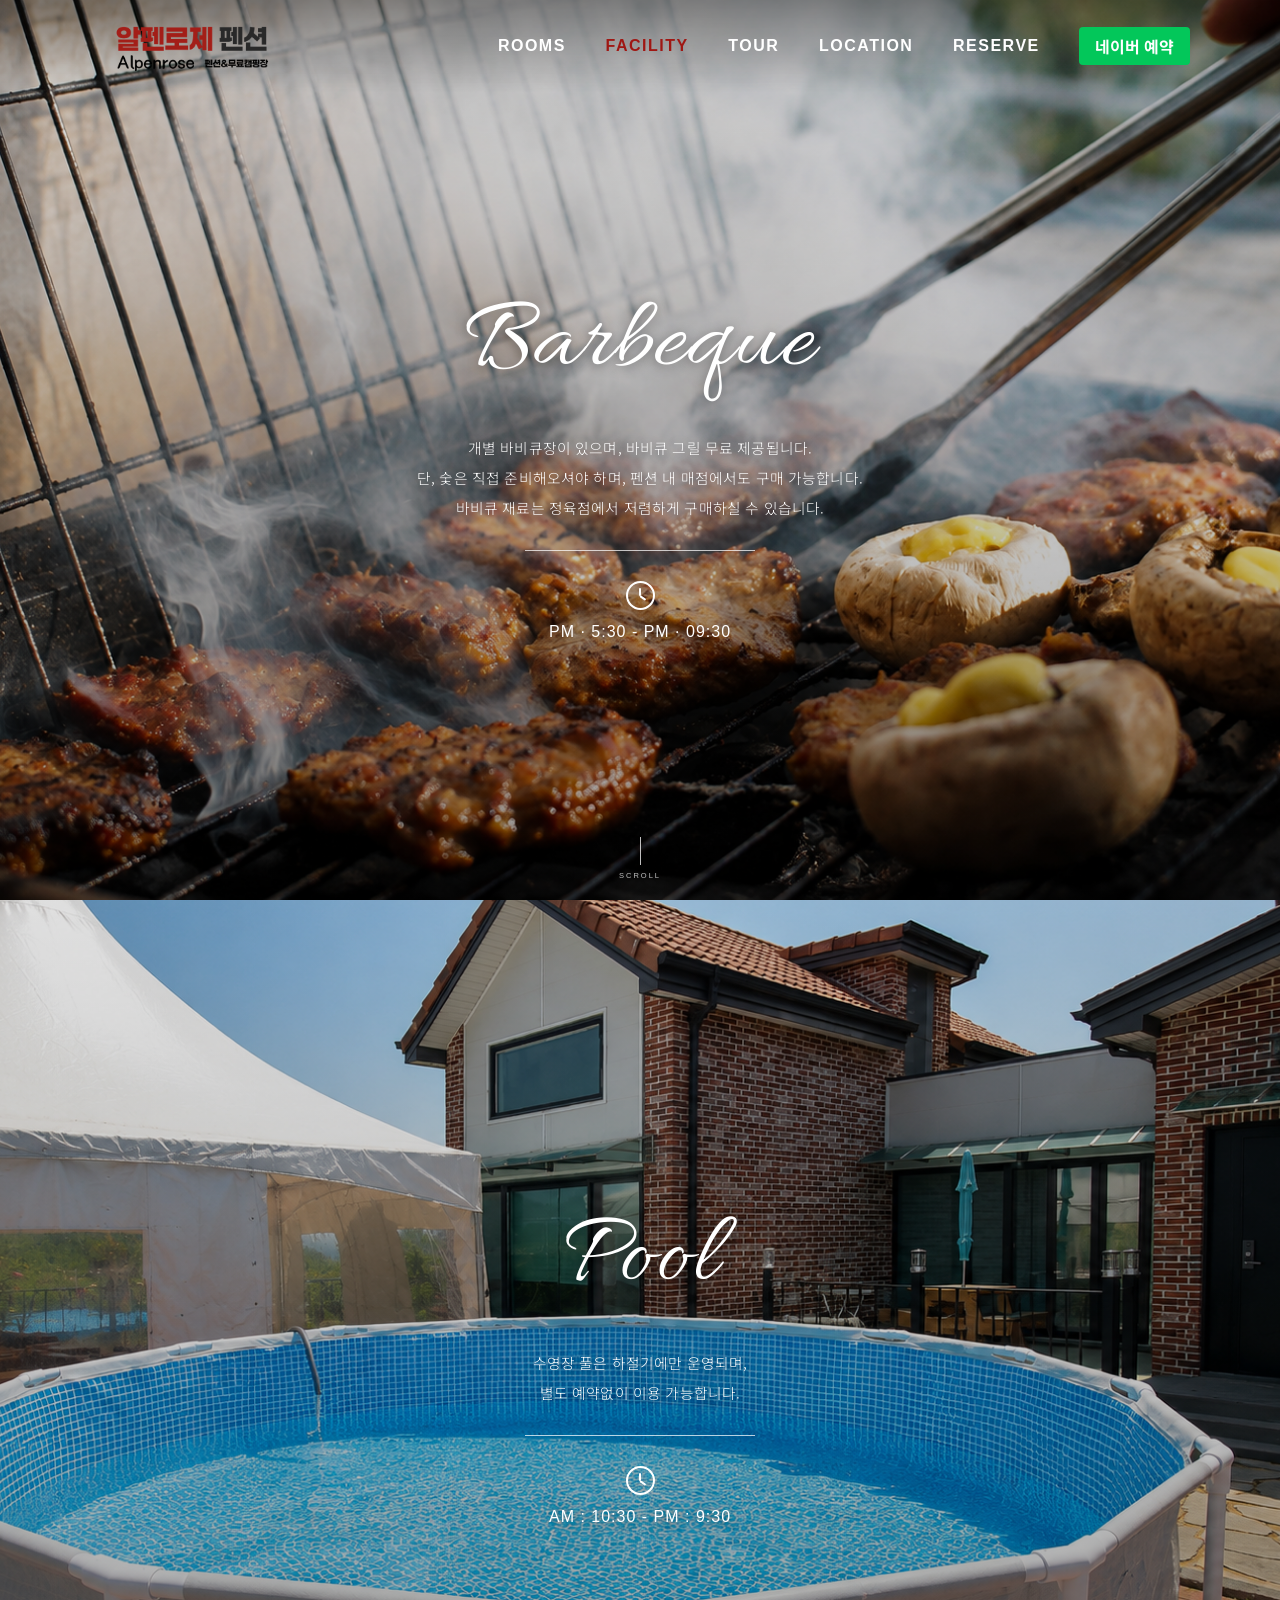
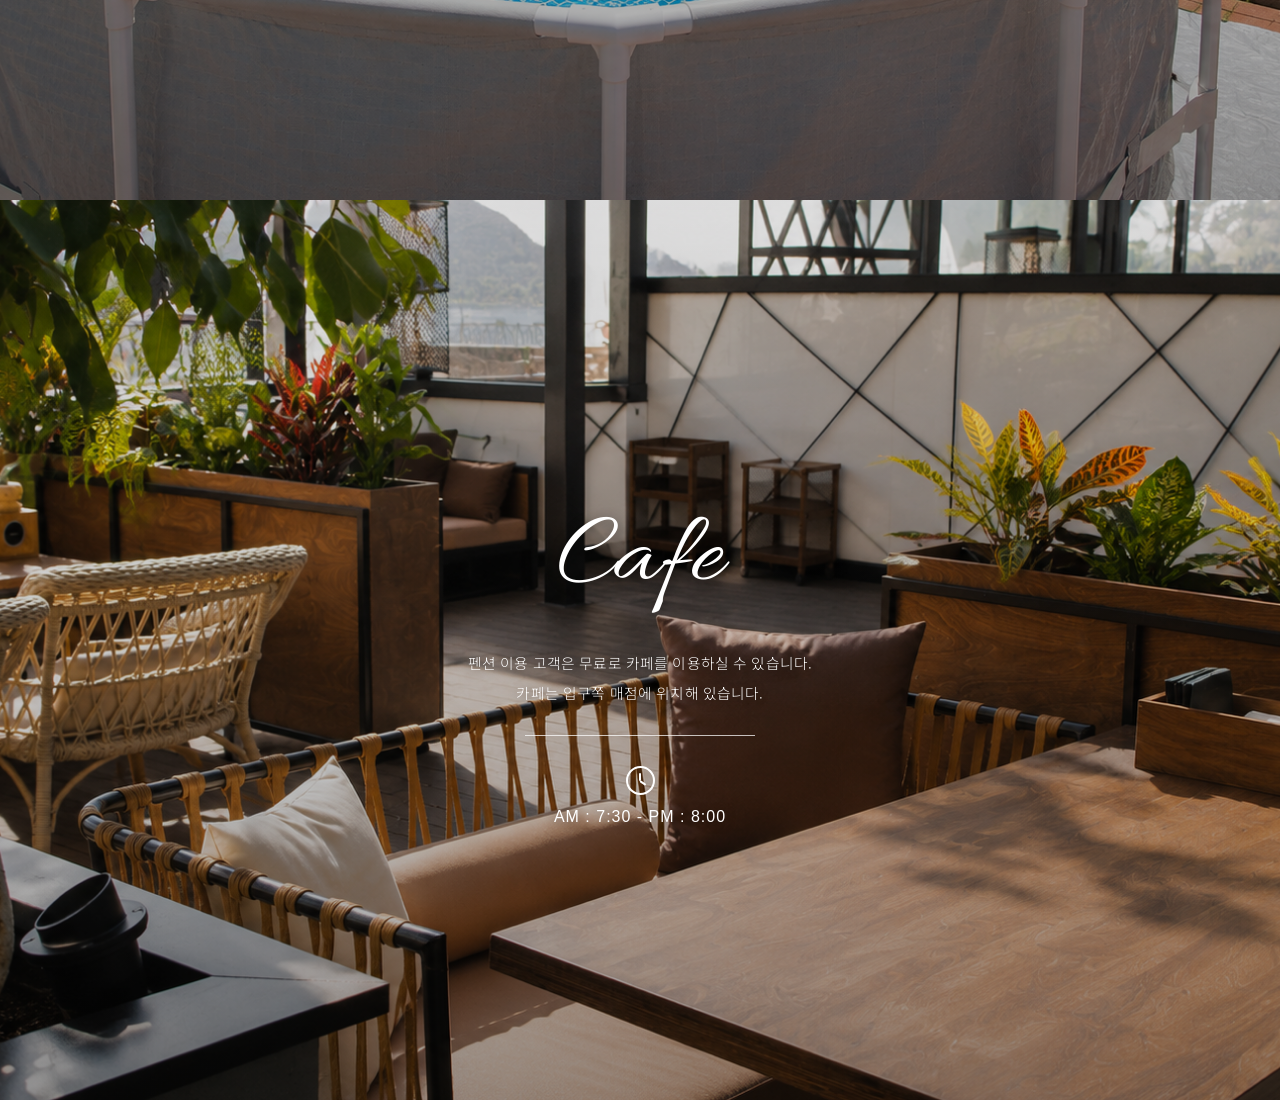
==== facility.html @ b08dce3a "Add files via upload" ====
<!doctype html>
<html lang="ko">
<head>
  <meta charset="utf-8">
  <meta name="viewport" content="width=device-width, initial-scale=1">
  <meta name="description" content="알펜로제펜션의 개별 바비큐장, 하절기 수영장, 무료 이용 카페 시설과 운영시간을 안내합니다.">
  <title>FACILITY | 알펜로제펜션 부대시설</title>
  <link rel="preconnect" href="https://fonts.googleapis.com">
  <link rel="preconnect" href="https://fonts.gstatic.com" crossorigin>
  <link href="https://fonts.googleapis.com/css2?family=Allura&family=Noto+Sans+KR:wght@300;400;500;600;700&display=swap" rel="stylesheet">
  <link rel="stylesheet" href="./style.css">
  <link rel="stylesheet" href="./facility.css">

  <meta name="robots" content="index,follow,max-image-preview:large">
  <meta name="naver-site-verification" content="fba03f36cfd48644729ebc3f32d88f645ac27439">
<meta property="og:type" content="website">
  <meta property="og:site_name" content="알펜로제펜션">
  <meta property="og:title" content="FACILITY | 알펜로제펜션 부대시설">
  <meta property="og:description" content="알펜로제펜션의 개별 바비큐장, 하절기 수영장, 무료 이용 카페 시설과 운영시간을 안내합니다.">
<meta property="og:image" content="./assets/images/facility/barbecue.png">
  <meta name="twitter:card" content="summary_large_image">
  <meta name="twitter:title" content="FACILITY | 알펜로제펜션 부대시설">
  <meta name="twitter:description" content="알펜로제펜션의 개별 바비큐장, 하절기 수영장, 무료 이용 카페 시설과 운영시간을 안내합니다.">
  <meta name="twitter:image" content="./assets/images/facility/barbecue.png">

<script type="application/ld+json">
{
  "@context": "https://schema.org",
  "@type": "LodgingBusiness",
  "name": "알펜로제펜션",
  "alternateName": "Alpen Rose Pension",
  "url": "./",
  "telephone": "+82-41-663-5578",
  "image": "./assets/images/hero-01.jpg",
  "address": {
    "@type": "PostalAddress",
    "streetAddress": "인지면 둔산1길 113-5",
    "addressLocality": "서산시",
    "addressRegion": "충청남도",
    "addressCountry": "KR"
  },
  "sameAs": []
}
</script>
<script type="application/ld+json">
{
  "@context": "https://schema.org",
  "@type": "WebSite",
  "name": "알펜로제펜션",
  "alternateName": "Alpen Rose Pension",
  "url": "./"
}
</script>
<script type="application/ld+json">
{
  "@context": "https://schema.org",
  "@type": "ItemList",
  "name": "알펜로제펜션 주요 메뉴",
  "itemListElement": [
    {"@type":"SiteNavigationElement","position":1,"name":"ROOMS","url":"./#rooms"},
    {"@type":"SiteNavigationElement","position":2,"name":"TOUR","url":"./#tour"},
    {"@type":"SiteNavigationElement","position":3,"name":"RESERVE","url":"./reserve.html"},
    {"@type":"SiteNavigationElement","position":4,"name":"FACILITY","url":"./facility.html"},
    {"@type":"SiteNavigationElement","position":5,"name":"LOCATION","url":"./#location"}
  ]
}
</script>

</head>
<body class="facility-page">
<header class="site-header facility-header is-overlay" id="top">
  <a class="brand" href="./index.html"><img src="./assets/images/logo.png" alt="알펜로제 펜션"></a>
  <button class="menu-button" aria-label="메뉴 열기" aria-expanded="false"><i></i><i></i></button>
  <nav class="main-nav">
    <a href="./rooms.html">ROOMS</a>
    <a class="active active-menu" href="./facility.html">FACILITY</a>
    <a href="./tour.html">TOUR</a>
    <a href="./location.html">LOCATION</a>
    <a href="./reserve.html">RESERVE</a>
    <a class="nav-book naver-booking-link" href="https://booking.naver.com/booking/3/bizes/1427428" target="_blank" rel="noopener noreferrer">네이버 예약</a>
  </nav>
</header>

<main class="facility-stack">
  <section class="facility-panel is-current" data-header="overlay" style="--panel-index:1; --panel-image:url('./assets/images/facility/barbecue.png')">
    <div class="facility-shade"></div>
    <div class="facility-copy">
      <p class="facility-script">Barbeque</p>
      <div class="facility-description">
        <p>개별 바비큐장이 있으며, 바비큐 그릴 무료 제공됩니다.</p>
        <p>단, 숯은 직접 준비해오셔야 하며, 펜션 내 매점에서도 구매 가능합니다.</p>
        <p>바비큐 재료는 정육점에서 저렴하게 구매하실 수 있습니다.</p>
      </div>
      <span class="facility-line"></span>
      <div class="facility-time">
        <span class="clock-icon" aria-hidden="true"></span>
        <p>PM · 5:30 - PM · 09:30</p>
      </div>
    </div>
    <div class="scroll-cue"><span></span><small>SCROLL</small></div>
  </section>

  <section class="facility-panel" data-header="solid" style="--panel-index:2; --panel-image:url('./assets/images/facility/pool.png')">
    <div class="facility-shade"></div>
    <div class="facility-copy">
      <p class="facility-script">Pool</p>
      <div class="facility-description">
        <p>수영장 풀은 하절기에만 운영되며,</p>
        <p>별도 예약없이 이용 가능합니다.</p>
      </div>
      <span class="facility-line"></span>
      <div class="facility-time">
        <span class="clock-icon" aria-hidden="true"></span>
        <p>AM : 10:30 - PM : 9:30</p>
      </div>
    </div>
  </section>

  <section class="facility-panel" data-header="solid" style="--panel-index:3; --panel-image:url('./assets/images/facility/cafe.png')">
    <div class="facility-shade"></div>
    <div class="facility-copy">
      <p class="facility-script">Cafe</p>
      <div class="facility-description">
        <p>펜션 이용 고객은 무료로 카페를 이용하실 수 있습니다.</p>
        <p>카페는 입구쪽 매점에 위치해 있습니다.</p>
      </div>
      <span class="facility-line"></span>
      <div class="facility-time">
        <span class="clock-icon" aria-hidden="true"></span>
        <p>AM : 7:30 - PM : 8:00</p>
      </div>
    </div>
  </section>
</main>

<script src="./script.js"></script>
<script src="./facility.js"></script>
</body>
</html>
---- style.css ----
:root{--red:#a82319;--ink:#191918;--muted:#6d6b66;--paper:#f7f6f3;--line:#dedbd4;--header:102px}*{box-sizing:border-box}html{scroll-behavior:smooth}body{margin:0;color:var(--ink);font-family:"Noto Sans KR",sans-serif;background:#fff}a{color:inherit;text-decoration:none}img{display:block;width:100%}.site-header{height:var(--header);display:flex;align-items:center;justify-content:space-between;padding:0 clamp(24px,7vw,130px);background:rgba(255,255,255,.95);position:relative;z-index:50}.brand strong{font-size:29px;line-height:1;letter-spacing:-2px}.brand strong b{color:var(--red)}.brand span{display:block;font-family:Arial,sans-serif;font-size:20px;margin-top:4px}.brand span small{font-size:10px;font-weight:700}.main-nav{display:flex;gap:clamp(25px,3.1vw,61px);align-items:center;font-family:Arial,sans-serif;font-weight:700;letter-spacing:1.5px}.main-nav a{font-size:16px}.nav-book{font-family:"Noto Sans KR",sans-serif;letter-spacing:0}.menu-button{display:none;border:0;background:none}.hero{height:calc(100vh - var(--header));min-height:540px;position:relative;overflow:hidden;background:#333}.slides{position:relative;overflow:hidden}.slides>img{position:absolute;inset:0;height:100%;object-fit:cover;opacity:0;transform:scale(1.035);transition:opacity 1.35s ease,transform 6s ease}.slides>img.is-active{opacity:1;transform:scale(1)}.hero-slides{height:100%}.hero-progress{position:absolute;left:50%;bottom:28px;transform:translateX(-50%);display:flex;align-items:center;gap:12px;color:white;font-family:Arial,sans-serif;font-size:12px;text-shadow:0 1px 4px #000}.hero-progress span{width:120px;height:1px;background:rgba(255,255,255,.4)}.hero-progress span i{display:block;height:100%;width:11.11%;background:white;transition:transform .5s}.hero-progress em{font-style:normal;opacity:.7}.section{padding:clamp(90px,10vw,170px) clamp(24px,8vw,150px)}.intro{text-align:center}.kicker{font-family:Arial,sans-serif;letter-spacing:4px;font-size:11px;color:#8d8a83;margin:0 0 18px}.intro h1{font-family:"Cormorant Garamond",serif;font-size:clamp(48px,6vw,88px);font-weight:500;margin:0;letter-spacing:-2px}.intro h2{font-size:clamp(20px,2vw,30px);font-weight:400;margin:28px 0 12px}.intro>p:last-of-type{color:var(--muted);font-weight:300}.youtube-wrap{width:min(1180px,100%);aspect-ratio:16/9;margin:70px auto 0;position:relative;background:#1e1e1d;overflow:hidden}.youtube-wrap iframe{width:100%;height:100%;border:0}.video-guide{position:absolute;inset:0;display:grid;place-content:center;text-align:center;color:white;background:linear-gradient(135deg,#343b39,#7d7162);pointer-events:none}.video-guide strong{font-family:"Cormorant Garamond";font-size:40px;letter-spacing:5px}.video-guide span{font-size:12px;margin-top:12px;opacity:.75}.split{display:grid;grid-template-columns:1.08fr .92fr;min-height:760px}.split-slides{min-height:760px}.split-copy{padding:clamp(70px,8vw,145px);display:flex;flex-direction:column;justify-content:center;background:var(--paper)}.split-copy h2{font-size:clamp(38px,4.3vw,69px);line-height:1.13;letter-spacing:-2.5px;margin:0 0 38px;font-weight:500}.split-copy h2 em{font-family:"Cormorant Garamond",serif;color:var(--red);font-style:normal}.split-copy>p:not(.kicker){font-size:15px;line-height:2.05;color:#5c5954;font-weight:300;margin:0 0 22px}.reserve .split-copy{background:#f2f0eb;color:var(--ink)}.reserve .split-copy>p:not(.kicker){color:#5c5954}.book-button{margin-top:28px;border:1px solid #03C75A;background:#03C75A;color:#fff;display:flex;width:min(290px,100%);padding:19px 24px;justify-content:space-between;transition:.25s}.book-button:hover{background:#02b351;border-color:#02b351;color:#fff;transform:translateY(-2px)}.section-title{text-align:center;margin-bottom:65px}.section-title span{font-size:12px;color:#555}.section-title h2{font-family:Arial,sans-serif;font-size:40px;letter-spacing:1px;margin:16px 0}.section-title i{display:block;width:72px;height:1px;background:#444;margin:auto}.facility{background:#fafafa}.facility-grid{max-width:1280px;margin:auto;display:grid;grid-template-columns:repeat(3,1fr);gap:20px}.facility-grid article{padding:0 10px}.facility-grid img{aspect-ratio:1/1.08;object-fit:cover}.facility-grid h3{font-family:Arial,sans-serif;font-size:24px;margin:30px 0 8px}.facility-grid p,.facility-grid small{display:block;color:#555;font-size:13px;margin:5px 0}.shorts{background:#fff}.shorts-grid{display:grid;grid-template-columns:repeat(2,minmax(260px,410px));justify-content:center;gap:clamp(28px,6vw,90px)}.short{aspect-ratio:9/16;background:#222;position:relative;overflow:hidden}.short iframe{width:100%;height:100%;border:0}.short-guide{position:absolute;inset:0;display:grid;place-content:center;text-align:center;color:#fff;background:linear-gradient(160deg,#484c48,#9b856c);font-family:Arial;letter-spacing:4px;pointer-events:none}.short-guide small{letter-spacing:0;font-family:"Noto Sans KR"}.contact{background:#f2f0eb}.contact-intro{max-width:1250px;margin:0 auto 55px;text-align:center}.contact-intro h2{font-size:clamp(26px,3vw,42px);line-height:1.35;margin:0 0 18px;font-weight:500;letter-spacing:-1.5px}.contact-intro p{margin:0;color:#5b5954;font-size:15px;line-height:1.9}.contact-grid{max-width:1250px;margin:auto;display:grid;grid-template-columns:repeat(3,1fr);border-top:1px solid var(--line);border-bottom:1px solid var(--line)}.contact-grid>*{padding:48px;border-right:1px solid var(--line)}.contact-grid>*:last-child{border-right:0}.contact-grid small{font-family:Arial;letter-spacing:2px;color:#98958d}.contact-grid h3{font-size:19px;margin:15px 0 8px}.contact-grid p{font-size:14px;line-height:1.8;color:#5b5954;margin:0}footer{padding:55px clamp(24px,8vw,150px);display:flex;justify-content:space-between;align-items:flex-end;background:#161715;color:#aaa;font-size:12px;line-height:1.8}.footer-brand{font-family:"Cormorant Garamond";font-size:34px;color:#fff;letter-spacing:3px}.reveal{opacity:0;transform:translateY(24px);transition:.8s}.reveal.visible{opacity:1;transform:none}@media(max-width:900px){:root{--header:72px}.site-header{padding:0 20px}.brand strong{font-size:22px}.brand span{font-size:14px}.menu-button{display:block;width:38px;height:38px;position:relative}.menu-button i{position:absolute;left:7px;width:24px;height:1px;background:#111}.menu-button i:first-child{top:14px}.menu-button i:last-child{top:23px}.main-nav{position:fixed;inset:72px 0 auto 0;background:#fff;display:flex;flex-direction:column;gap:0;padding:18px 24px 30px;transform:translateY(-130%);transition:.35s;box-shadow:0 12px 25px rgba(0,0,0,.08)}.main-nav.open{transform:none}.main-nav a{width:100%;padding:15px;border-bottom:1px solid #eee}.hero{min-height:520px}.split{grid-template-columns:1fr;min-height:0}.split-slides{min-height:65vw}.split-copy{padding:75px 24px}.story .split-copy,.reserve .split-copy{order:2}.facility-grid{grid-template-columns:1fr;gap:60px;max-width:520px}.shorts-grid{gap:14px}.contact-grid{grid-template-columns:1fr}.contact-grid>*{border-right:0;border-bottom:1px solid var(--line);padding:32px 15px}.contact-grid>*:last-child{border-bottom:0}footer{display:block}.footer-brand{display:block;margin-bottom:20px}}@media(max-width:560px){.section{padding:75px 20px}.contact-intro{margin-bottom:38px}.contact-intro h2{font-size:26px}.contact-intro p{font-size:14px}.intro h1{font-size:45px}.intro h2{font-size:18px;line-height:1.6}.youtube-wrap{margin-top:45px}.split-slides{min-height:92vw}.split-copy h2{font-size:38px}.split-copy>p:not(.kicker){font-size:14px;line-height:1.9}.section-title{margin-bottom:42px}.section-title h2{font-size:31px}.shorts-grid{grid-template-columns:1fr 1fr}.short-guide{font-size:12px;letter-spacing:2px}.hero-progress span{width:80px}footer{padding:45px 20px}}
/* 공통 푸터 */
.common-footer {
  width: 100%;
  margin: 0;
  padding: 38px 20px 34px;
  background: #fff;
  color: #666;
  text-align: center;
  border-top: 1px solid #eee;
  box-sizing: border-box;
}
.common-footer-inner {
  width: min(100%, 1100px);
  margin: 0 auto;
}
.common-footer p {
  margin: 0 0 5px;
  font-size: 12px;
  line-height: 1.7;
  letter-spacing: .01em;
}
.common-footer a {
  color: inherit;
  text-decoration: none;
}
.common-footer small {
  display: block;
  margin-top: 9px;
  color: #aaa;
  font-size: 10px;
  letter-spacing: .08em;
}
@media (max-width: 700px) {
  .common-footer {
    padding: 30px 20px 28px;
  }
  .common-footer p {
    font-size: 11px;
    line-height: 1.8;
  }
}

/* ===== 공통 헤더/메뉴 최종 보정 ===== */
:root {
  --header-height: 92px;
  --deep-red: #9f1713;
  --naver-green: #03c75a;
}
.site-header,
.main-header,
header.header,
body > header {
  min-height: var(--header-height);
  height: var(--header-height);
  display: flex;
  align-items: center;
  box-sizing: border-box;
}
.site-header .header-inner,
.main-header .header-inner,
header.header .header-inner,
body > header > .header-inner {
  min-height: var(--header-height);
  height: var(--header-height);
  display: flex;
  align-items: center;
  box-sizing: border-box;
}
header img {
  display: block;
  height: 58px;
  width: auto;
  object-fit: contain;
}
header nav,
header .nav,
header .gnb {
  display: flex;
  align-items: center;
}
header a {
  text-decoration: none;
}
header a.active-menu {
  color: var(--deep-red) !important;
  font-weight: 700 !important;
}
header a.naver-booking-link {
  display: inline-flex !important;
  align-items: center;
  justify-content: center;
  min-height: 38px;
  padding: 0 16px !important;
  border-radius: 4px;
  background: var(--naver-green) !important;
  color: #fff !important;
  font-weight: 700 !important;
  line-height: 1 !important;
}
header a.naver-booking-link:hover {
  background: #02b351 !important;
}
@media (max-width: 768px) {
  :root { --header-height: 74px; }
  header img { height: 44px; }
  header a.naver-booking-link {
    min-height: 34px;
    padding: 0 12px !important;
  }
}

.site-header .brand {
  display: inline-flex;
  align-items: center;
  flex: 0 0 auto;
}
.site-header .brand img {
  display: block;
  width: 205px;
  height: auto;
  max-height: 64px;
  object-fit: contain;
}
@media (max-width: 768px) {
  .site-header .brand img {
    width: 150px;
    max-height: 50px;
  }
}
---- facility.css ----
:root{--facility-header:80px}
html{scroll-snap-type:y proximity}
body.facility-page{background:#111;overflow-x:hidden}
.facility-page .facility-header{position:fixed;top:0;left:0;width:100%;height:var(--facility-header);z-index:100;padding:0 clamp(24px,7vw,130px);transition:background-color .45s ease,color .45s ease,box-shadow .45s ease}
.facility-page .facility-header.is-overlay{background:linear-gradient(to bottom,rgba(0,0,0,.4),transparent);color:#fff;box-shadow:none}
.facility-page .facility-header.is-overlay .brand strong b{color:#d54437}
.facility-page .facility-header.is-overlay .menu-button i{background:#fff}
.facility-page .facility-header.is-solid{background:rgba(255,255,255,.97);color:#111;box-shadow:0 1px 0 rgba(0,0,0,.06)}
.facility-page .main-nav a.active{color:#b72019}
.facility-stack{position:relative}
.facility-panel{position:sticky;top:0;height:100vh;min-height:650px;display:grid;place-items:center;overflow:hidden;background-image:var(--panel-image);background-position:center;background-size:cover;z-index:var(--panel-index);scroll-snap-align:start;isolation:isolate}
.facility-panel::before{content:"";position:absolute;inset:0;background-image:var(--panel-image);background-size:cover;background-position:center;transform:scale(1.035);transition:transform 1.8s cubic-bezier(.2,.75,.25,1);z-index:-2}
.facility-panel.is-current::before{transform:scale(1)}
.facility-shade{position:absolute;inset:0;background:linear-gradient(180deg,rgba(0,0,0,.12),rgba(0,0,0,.2) 48%,rgba(0,0,0,.38));z-index:-1}
.facility-copy{width:min(900px,calc(100% - 48px));padding-top:40px;text-align:center;color:#fff;text-shadow:0 2px 12px rgba(0,0,0,.42);opacity:0;transform:translateY(42px);transition:opacity 1s ease .22s,transform 1s cubic-bezier(.22,.8,.25,1) .22s}
.facility-panel.is-current .facility-copy{opacity:1;transform:translateY(0)}
.facility-script{font-family:"Allura",cursive;font-size:clamp(68px,8vw,116px);font-weight:400;line-height:.9;margin:0 0 42px;letter-spacing:1px}
.facility-description{font-size:clamp(14px,1.15vw,18px);line-height:1.9;font-weight:300;letter-spacing:.01em}
.facility-description p{margin:2px 0}
.facility-line{display:block;width:230px;max-width:45vw;height:1px;background:rgba(255,255,255,.72);margin:28px auto 30px}
.facility-time{display:flex;flex-direction:column;align-items:center;gap:13px;font-family:Arial,sans-serif;font-size:16px;letter-spacing:1px}
.facility-time p{margin:0}
.clock-icon{width:29px;height:29px;border:2px solid #fff;border-radius:50%;position:relative}
.clock-icon::before{content:"";position:absolute;width:2px;height:8px;background:#fff;left:50%;top:5px;transform:translateX(-50%);border-radius:2px}
.clock-icon::after{content:"";position:absolute;width:7px;height:2px;background:#fff;left:50%;top:50%;transform:rotate(35deg);transform-origin:left center;border-radius:2px}
.scroll-cue{position:absolute;bottom:20px;left:50%;transform:translateX(-50%);display:flex;flex-direction:column;align-items:center;gap:6px;color:#fff;opacity:.75;font-family:Arial,sans-serif;letter-spacing:2px;font-size:9px}
.scroll-cue span{width:1px;height:28px;background:#fff;animation:scrollPulse 1.8s infinite}
@keyframes scrollPulse{0%{transform:scaleY(0);transform-origin:top}45%{transform:scaleY(1);transform-origin:top}55%{transform:scaleY(1);transform-origin:bottom}100%{transform:scaleY(0);transform-origin:bottom}}
@media(max-width:900px){:root{--facility-header:72px}.facility-page .facility-header{height:72px}.facility-page .facility-header.is-overlay .main-nav{color:#111}.facility-panel{min-height:580px}.facility-script{margin-bottom:30px}.facility-description{line-height:1.75}.facility-line{margin:22px auto 24px}}
@media(max-width:560px){html{scroll-snap-type:none}.facility-panel{height:100svh;min-height:620px;background-position:center}.facility-copy{width:calc(100% - 34px);padding-top:60px}.facility-script{font-size:68px}.facility-description{font-size:13px;line-height:1.75}.facility-line{width:150px}.facility-time{font-size:13px}.scroll-cue{bottom:14px}}
@media(prefers-reduced-motion:reduce){.facility-copy,.facility-panel::before{transition:none}.scroll-cue span{animation:none}}

/* 각 패널 활성화 시 제목·설명·시간이 순서대로 페이드업 */
.facility-copy > *{
  opacity:0;
  transform:translateY(24px);
  transition:opacity .75s ease,transform .85s cubic-bezier(.22,.8,.25,1);
}
.facility-panel.is-current .facility-copy > *{
  opacity:1;
  transform:translateY(0);
}
.facility-panel.is-current .facility-script{transition-delay:.12s}
.facility-panel.is-current .facility-description{transition-delay:.25s}
.facility-panel.is-current .facility-line{transition-delay:.36s}
.facility-panel.is-current .facility-time{transition-delay:.46s}
.facility-panel:not(.is-current) .facility-copy{pointer-events:none}

/* FACILITY 페이지 헤더 위치 통일 */
.facility-page header,
body.facility-page > header,
.facility-page .site-header,
.facility-page .main-header {
  top: 0 !important;
  transform: none !important;
  margin-top: 0 !important;
  padding-top: 0 !important;
  min-height: var(--header-height) !important;
  height: var(--header-height) !important;
}
.facility-page main {
  margin-top: 0 !important;
}
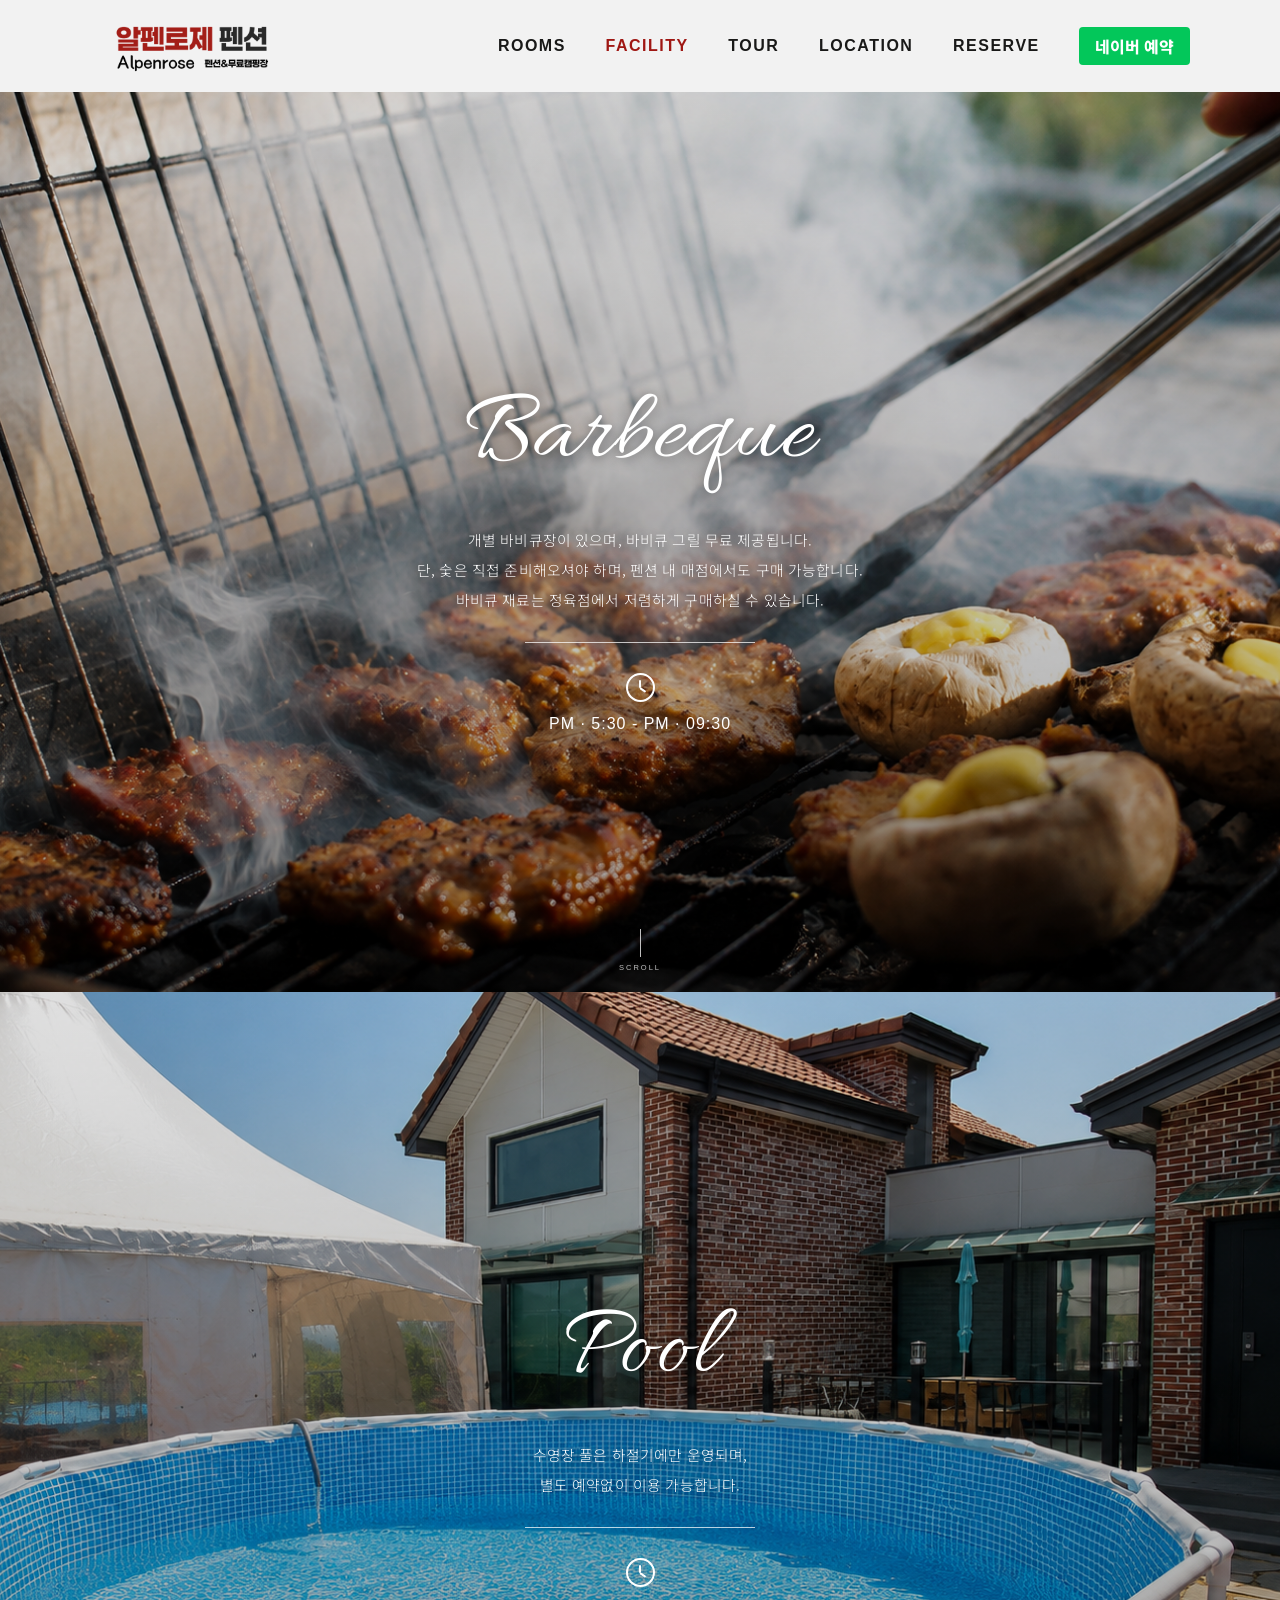
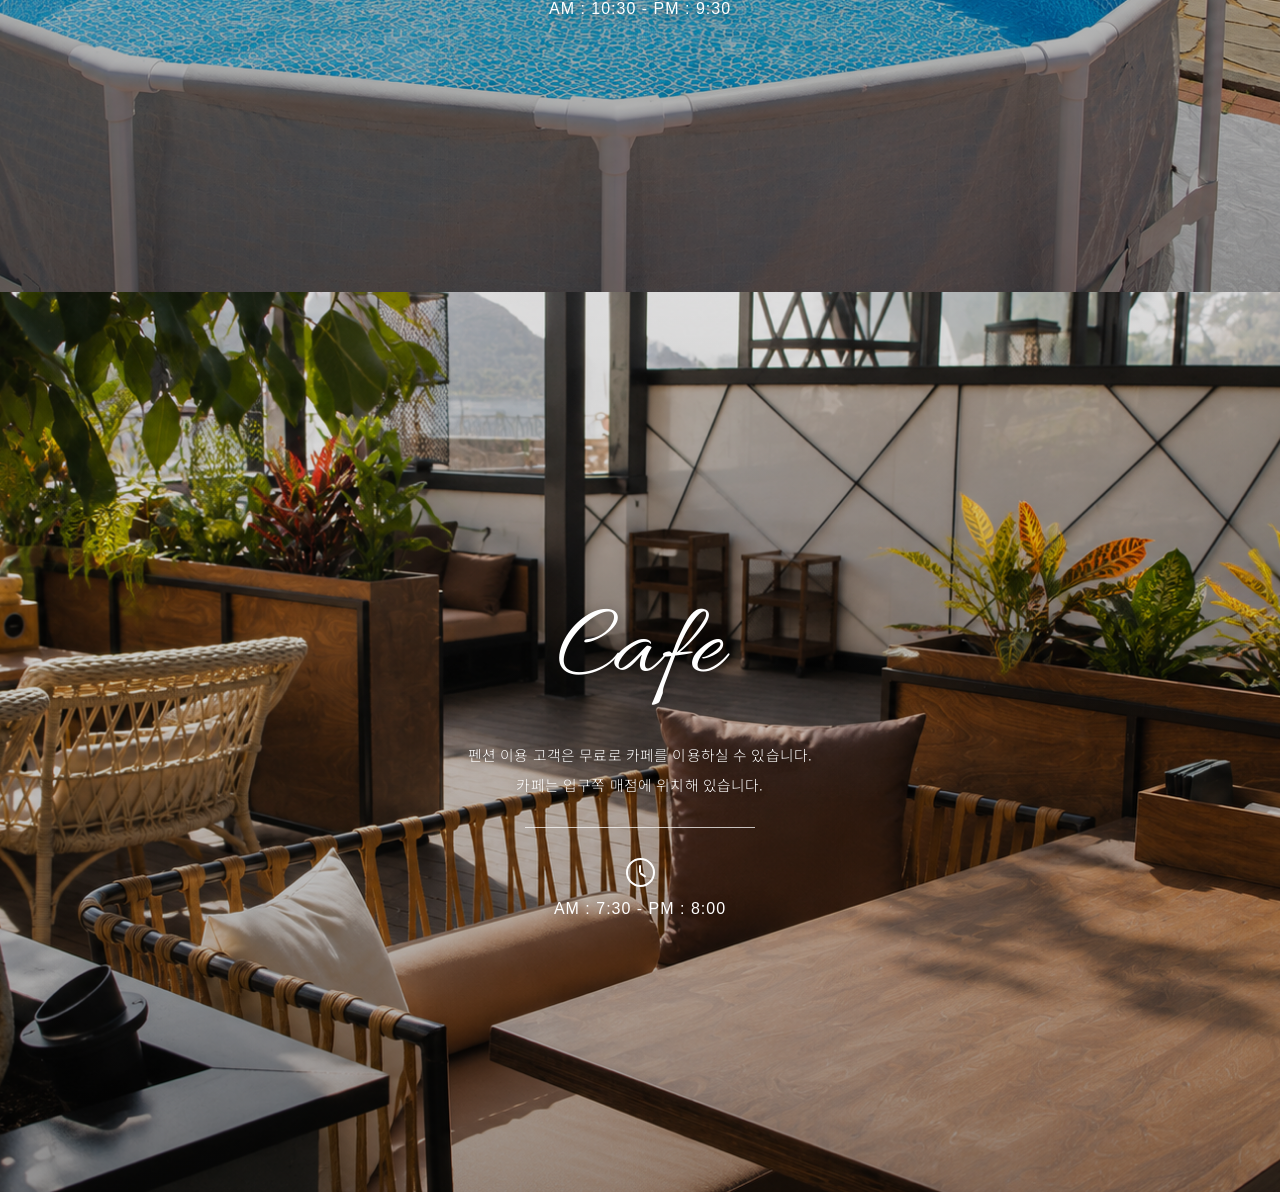
==== commit 25feba6f: "Add files via upload" ====
--- a/facility.html
+++ b/facility.html
@@ -68,12 +68,12 @@
 
 </head>
 <body class="facility-page">
-<header class="site-header facility-header is-overlay" id="top">
+<header class="site-header" id="top">
   <a class="brand" href="./index.html"><img src="./assets/images/logo.png" alt="알펜로제 펜션"></a>
-  <button class="menu-button" aria-label="메뉴 열기" aria-expanded="false"><i></i><i></i></button>
-  <nav class="main-nav">
+  <button class="menu-button" type="button" aria-label="메뉴 열기" aria-expanded="false"><i></i><i></i></button>
+  <nav class="main-nav" aria-label="주요 메뉴">
     <a href="./rooms.html">ROOMS</a>
-    <a class="active active-menu" href="./facility.html">FACILITY</a>
+    <a class="active-menu" href="./facility.html">FACILITY</a>
     <a href="./tour.html">TOUR</a>
     <a href="./location.html">LOCATION</a>
     <a href="./reserve.html">RESERVE</a>
--- a/style.css
+++ b/style.css
@@ -128,3 +128,22 @@
     max-height: 50px;
   }
 }
+
+.site-header .main-nav a.active-menu,
+.site-header .main-nav a.active-menu:visited,
+.site-header .main-nav a.active-menu:hover {
+  color:#9f1713 !important;
+  font-weight:800 !important;
+}
+.site-header .main-nav a.naver-booking-link,
+.site-header .main-nav a.naver-booking-link:visited {
+  display:inline-flex !important;
+  align-items:center;
+  justify-content:center;
+  min-height:38px;
+  padding:0 16px !important;
+  border-radius:4px;
+  background:#03c75a !important;
+  color:#fff !important;
+  font-weight:800 !important;
+}
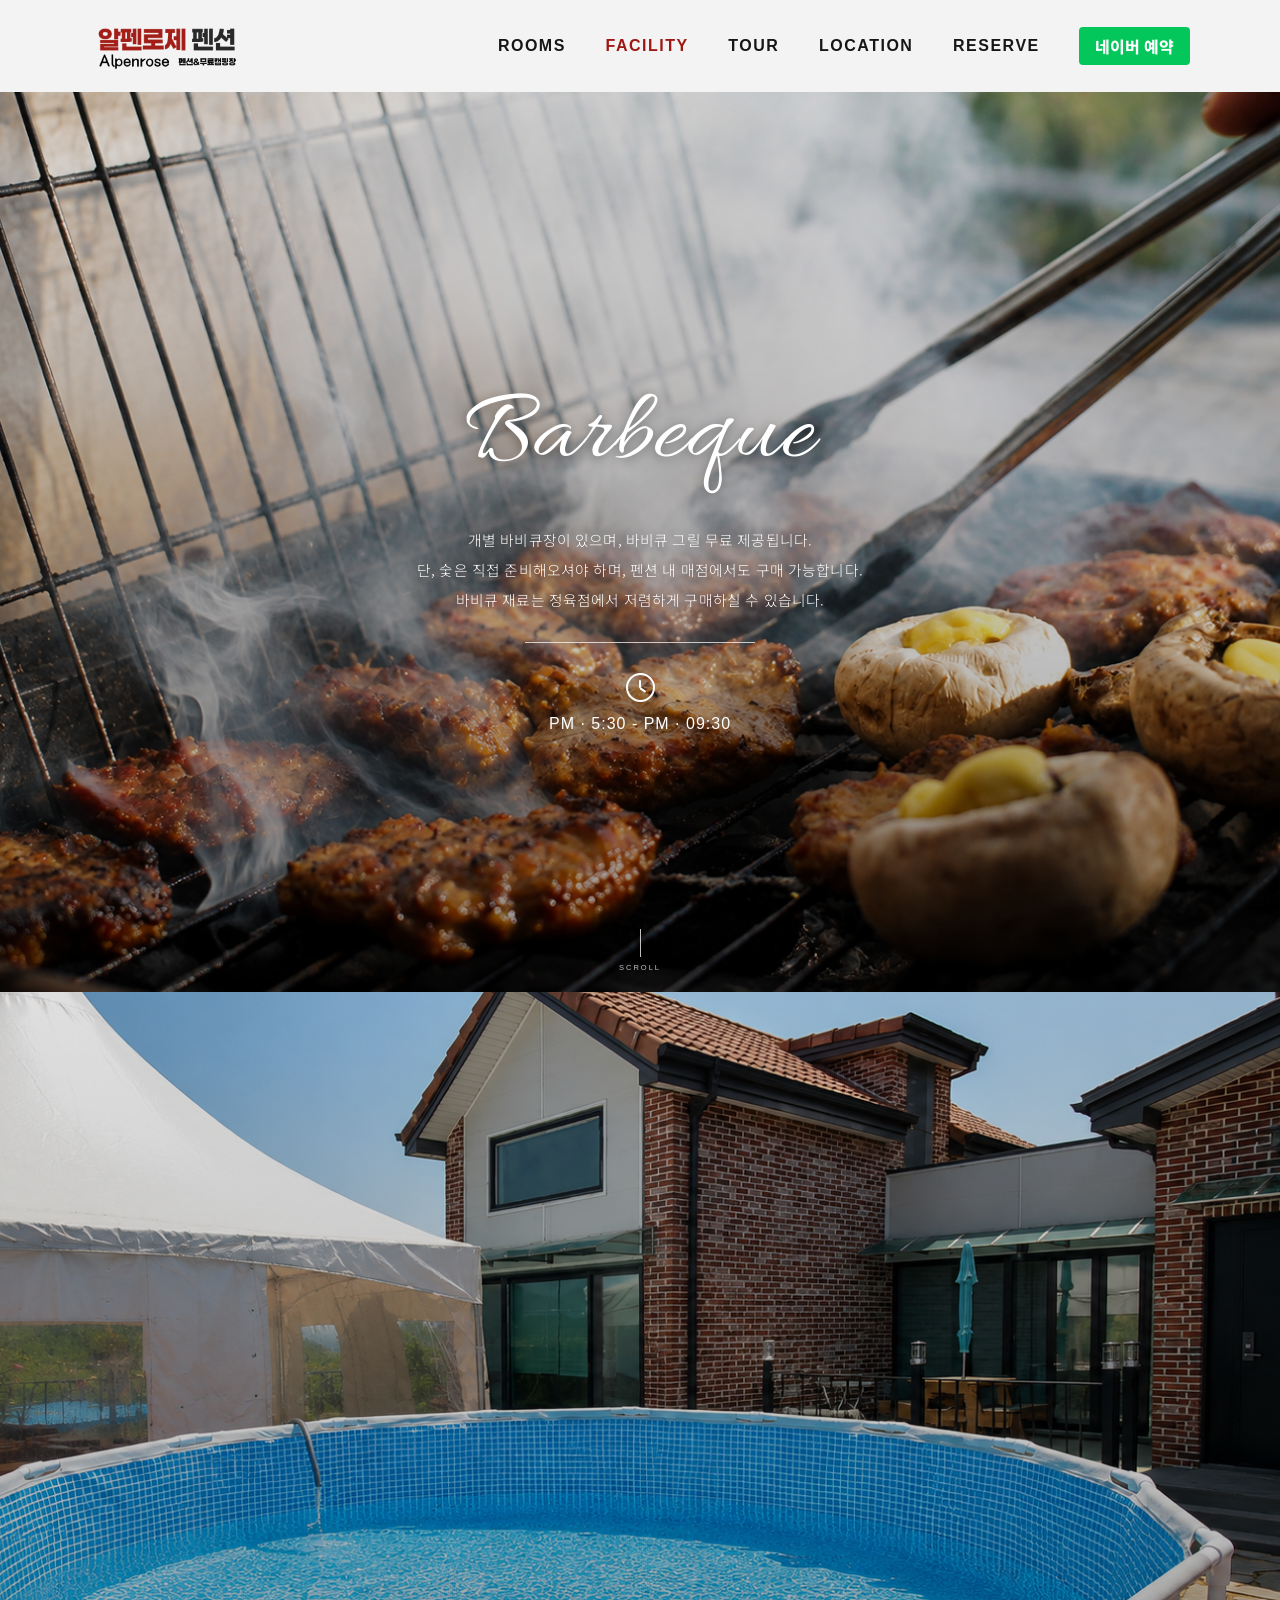
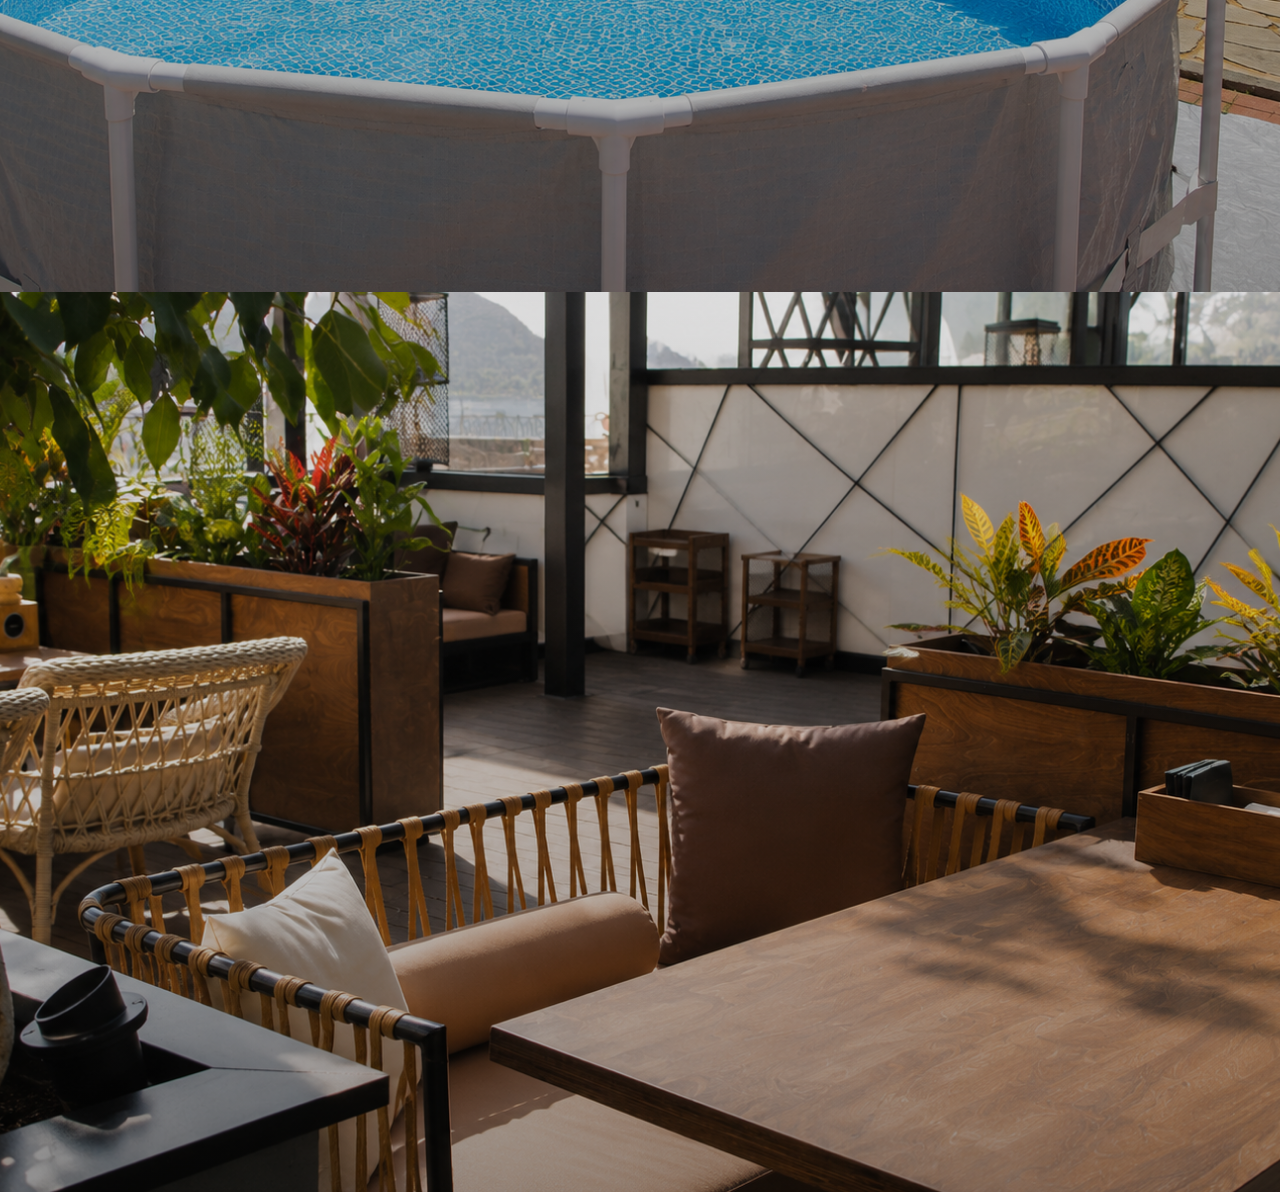
==== commit 6664cccc: "Add files via upload" ====
--- a/facility.html
+++ b/facility.html
@@ -9,9 +9,7 @@
   <link rel="preconnect" href="https://fonts.gstatic.com" crossorigin>
   <link href="https://fonts.googleapis.com/css2?family=Allura&family=Noto+Sans+KR:wght@300;400;500;600;700&display=swap" rel="stylesheet">
   <link rel="stylesheet" href="./style.css">
-  <link rel="stylesheet" href="./facility.css">
-
-  <meta name="robots" content="index,follow,max-image-preview:large">
+<meta name="robots" content="index,follow,max-image-preview:large">
   <meta name="naver-site-verification" content="fba03f36cfd48644729ebc3f32d88f645ac27439">
 <meta property="og:type" content="website">
   <meta property="og:site_name" content="알펜로제펜션">
@@ -133,7 +131,6 @@
   </section>
 </main>
 
-<script src="./script.js"></script>
-<script src="./facility.js"></script>
+<script src="./script.js" defer></script>
 </body>
 </html>
--- a/style.css
+++ b/style.css
@@ -1,3 +1,5 @@
+
+/* ===== COMMON / INDEX ===== */
 :root{--red:#a82319;--ink:#191918;--muted:#6d6b66;--paper:#f7f6f3;--line:#dedbd4;--header:102px}*{box-sizing:border-box}html{scroll-behavior:smooth}body{margin:0;color:var(--ink);font-family:"Noto Sans KR",sans-serif;background:#fff}a{color:inherit;text-decoration:none}img{display:block;width:100%}.site-header{height:var(--header);display:flex;align-items:center;justify-content:space-between;padding:0 clamp(24px,7vw,130px);background:rgba(255,255,255,.95);position:relative;z-index:50}.brand strong{font-size:29px;line-height:1;letter-spacing:-2px}.brand strong b{color:var(--red)}.brand span{display:block;font-family:Arial,sans-serif;font-size:20px;margin-top:4px}.brand span small{font-size:10px;font-weight:700}.main-nav{display:flex;gap:clamp(25px,3.1vw,61px);align-items:center;font-family:Arial,sans-serif;font-weight:700;letter-spacing:1.5px}.main-nav a{font-size:16px}.nav-book{font-family:"Noto Sans KR",sans-serif;letter-spacing:0}.menu-button{display:none;border:0;background:none}.hero{height:calc(100vh - var(--header));min-height:540px;position:relative;overflow:hidden;background:#333}.slides{position:relative;overflow:hidden}.slides>img{position:absolute;inset:0;height:100%;object-fit:cover;opacity:0;transform:scale(1.035);transition:opacity 1.35s ease,transform 6s ease}.slides>img.is-active{opacity:1;transform:scale(1)}.hero-slides{height:100%}.hero-progress{position:absolute;left:50%;bottom:28px;transform:translateX(-50%);display:flex;align-items:center;gap:12px;color:white;font-family:Arial,sans-serif;font-size:12px;text-shadow:0 1px 4px #000}.hero-progress span{width:120px;height:1px;background:rgba(255,255,255,.4)}.hero-progress span i{display:block;height:100%;width:11.11%;background:white;transition:transform .5s}.hero-progress em{font-style:normal;opacity:.7}.section{padding:clamp(90px,10vw,170px) clamp(24px,8vw,150px)}.intro{text-align:center}.kicker{font-family:Arial,sans-serif;letter-spacing:4px;font-size:11px;color:#8d8a83;margin:0 0 18px}.intro h1{font-family:"Cormorant Garamond",serif;font-size:clamp(48px,6vw,88px);font-weight:500;margin:0;letter-spacing:-2px}.intro h2{font-size:clamp(20px,2vw,30px);font-weight:400;margin:28px 0 12px}.intro>p:last-of-type{color:var(--muted);font-weight:300}.youtube-wrap{width:min(1180px,100%);aspect-ratio:16/9;margin:70px auto 0;position:relative;background:#1e1e1d;overflow:hidden}.youtube-wrap iframe{width:100%;height:100%;border:0}.video-guide{position:absolute;inset:0;display:grid;place-content:center;text-align:center;color:white;background:linear-gradient(135deg,#343b39,#7d7162);pointer-events:none}.video-guide strong{font-family:"Cormorant Garamond";font-size:40px;letter-spacing:5px}.video-guide span{font-size:12px;margin-top:12px;opacity:.75}.split{display:grid;grid-template-columns:1.08fr .92fr;min-height:760px}.split-slides{min-height:760px}.split-copy{padding:clamp(70px,8vw,145px);display:flex;flex-direction:column;justify-content:center;background:var(--paper)}.split-copy h2{font-size:clamp(38px,4.3vw,69px);line-height:1.13;letter-spacing:-2.5px;margin:0 0 38px;font-weight:500}.split-copy h2 em{font-family:"Cormorant Garamond",serif;color:var(--red);font-style:normal}.split-copy>p:not(.kicker){font-size:15px;line-height:2.05;color:#5c5954;font-weight:300;margin:0 0 22px}.reserve .split-copy{background:#f2f0eb;color:var(--ink)}.reserve .split-copy>p:not(.kicker){color:#5c5954}.book-button{margin-top:28px;border:1px solid #03C75A;background:#03C75A;color:#fff;display:flex;width:min(290px,100%);padding:19px 24px;justify-content:space-between;transition:.25s}.book-button:hover{background:#02b351;border-color:#02b351;color:#fff;transform:translateY(-2px)}.section-title{text-align:center;margin-bottom:65px}.section-title span{font-size:12px;color:#555}.section-title h2{font-family:Arial,sans-serif;font-size:40px;letter-spacing:1px;margin:16px 0}.section-title i{display:block;width:72px;height:1px;background:#444;margin:auto}.facility{background:#fafafa}.facility-grid{max-width:1280px;margin:auto;display:grid;grid-template-columns:repeat(3,1fr);gap:20px}.facility-grid article{padding:0 10px}.facility-grid img{aspect-ratio:1/1.08;object-fit:cover}.facility-grid h3{font-family:Arial,sans-serif;font-size:24px;margin:30px 0 8px}.facility-grid p,.facility-grid small{display:block;color:#555;font-size:13px;margin:5px 0}.shorts{background:#fff}.shorts-grid{display:grid;grid-template-columns:repeat(2,minmax(260px,410px));justify-content:center;gap:clamp(28px,6vw,90px)}.short{aspect-ratio:9/16;background:#222;position:relative;overflow:hidden}.short iframe{width:100%;height:100%;border:0}.short-guide{position:absolute;inset:0;display:grid;place-content:center;text-align:center;color:#fff;background:linear-gradient(160deg,#484c48,#9b856c);font-family:Arial;letter-spacing:4px;pointer-events:none}.short-guide small{letter-spacing:0;font-family:"Noto Sans KR"}.contact{background:#f2f0eb}.contact-intro{max-width:1250px;margin:0 auto 55px;text-align:center}.contact-intro h2{font-size:clamp(26px,3vw,42px);line-height:1.35;margin:0 0 18px;font-weight:500;letter-spacing:-1.5px}.contact-intro p{margin:0;color:#5b5954;font-size:15px;line-height:1.9}.contact-grid{max-width:1250px;margin:auto;display:grid;grid-template-columns:repeat(3,1fr);border-top:1px solid var(--line);border-bottom:1px solid var(--line)}.contact-grid>*{padding:48px;border-right:1px solid var(--line)}.contact-grid>*:last-child{border-right:0}.contact-grid small{font-family:Arial;letter-spacing:2px;color:#98958d}.contact-grid h3{font-size:19px;margin:15px 0 8px}.contact-grid p{font-size:14px;line-height:1.8;color:#5b5954;margin:0}footer{padding:55px clamp(24px,8vw,150px);display:flex;justify-content:space-between;align-items:flex-end;background:#161715;color:#aaa;font-size:12px;line-height:1.8}.footer-brand{font-family:"Cormorant Garamond";font-size:34px;color:#fff;letter-spacing:3px}.reveal{opacity:0;transform:translateY(24px);transition:.8s}.reveal.visible{opacity:1;transform:none}@media(max-width:900px){:root{--header:72px}.site-header{padding:0 20px}.brand strong{font-size:22px}.brand span{font-size:14px}.menu-button{display:block;width:38px;height:38px;position:relative}.menu-button i{position:absolute;left:7px;width:24px;height:1px;background:#111}.menu-button i:first-child{top:14px}.menu-button i:last-child{top:23px}.main-nav{position:fixed;inset:72px 0 auto 0;background:#fff;display:flex;flex-direction:column;gap:0;padding:18px 24px 30px;transform:translateY(-130%);transition:.35s;box-shadow:0 12px 25px rgba(0,0,0,.08)}.main-nav.open{transform:none}.main-nav a{width:100%;padding:15px;border-bottom:1px solid #eee}.hero{min-height:520px}.split{grid-template-columns:1fr;min-height:0}.split-slides{min-height:65vw}.split-copy{padding:75px 24px}.story .split-copy,.reserve .split-copy{order:2}.facility-grid{grid-template-columns:1fr;gap:60px;max-width:520px}.shorts-grid{gap:14px}.contact-grid{grid-template-columns:1fr}.contact-grid>*{border-right:0;border-bottom:1px solid var(--line);padding:32px 15px}.contact-grid>*:last-child{border-bottom:0}footer{display:block}.footer-brand{display:block;margin-bottom:20px}}@media(max-width:560px){.section{padding:75px 20px}.contact-intro{margin-bottom:38px}.contact-intro h2{font-size:26px}.contact-intro p{font-size:14px}.intro h1{font-size:45px}.intro h2{font-size:18px;line-height:1.6}.youtube-wrap{margin-top:45px}.split-slides{min-height:92vw}.split-copy h2{font-size:38px}.split-copy>p:not(.kicker){font-size:14px;line-height:1.9}.section-title{margin-bottom:42px}.section-title h2{font-size:31px}.shorts-grid{grid-template-columns:1fr 1fr}.short-guide{font-size:12px;letter-spacing:2px}.hero-progress span{width:80px}footer{padding:45px 20px}}
 /* 공통 푸터 */
 .common-footer {
@@ -147,3 +149,501 @@
   color:#fff !important;
   font-weight:800 !important;
 }
+
+
+/* ===== ROOMS ===== */
+.rooms-page{margin:0;background:#fff;color:#111}
+.rooms-hero{height:295px;overflow:hidden;background:#eee}
+.rooms-hero img{width:100%;height:100%;object-fit:cover;object-position:center;display:block}
+.room-tabs-wrap{padding:70px 20px 58px;background:#fff}
+.room-tabs{width:min(100%,1000px);margin:0 auto;display:grid;grid-template-columns:repeat(5,1fr);gap:10px}
+.room-tab{min-height:44px;border:1px solid #d30b06;background:#fff;color:#c40000;font-size:14px;cursor:pointer;transition:.25s ease}
+.room-tab:hover,.room-tab.is-active{background:#c90000;color:#fff}
+.room-detail{padding:10px 20px 110px;background:#fff}
+.room-heading{text-align:center;margin-bottom:35px}
+.room-home-icon{color:#b51818;font-size:54px;line-height:1;margin-bottom:22px;font-weight:300}
+.room-heading h1{margin:0 0 10px;color:#b51d1d;font-size:36px;letter-spacing:-.04em}
+.room-heading p{margin:0;color:#9aa0a7;font-size:15px}
+.room-gallery{width:min(100%,960px);height:620px;margin:0 auto 50px;position:relative}
+.room-slider-group{position:absolute;inset:0;opacity:0;visibility:hidden;transition:opacity .35s ease}
+.room-slider-group.is-active{opacity:1;visibility:visible}
+.room-slides,.room-slide{position:absolute;inset:0}
+.room-slide{opacity:0;transition:opacity .55s ease;pointer-events:none}
+.room-slide.is-active{opacity:1;pointer-events:auto}
+.room-slide img{width:100%;height:100%;object-fit:cover;display:block}
+.room-arrow{position:absolute;top:50%;transform:translateY(-50%);z-index:4;width:46px;height:70px;border:0;background:rgba(0,0,0,.22);color:#fff;font-size:48px;line-height:1;cursor:pointer}
+.room-prev{left:0}.room-next{right:0}
+.room-dots{position:absolute;left:50%;bottom:27px;transform:translateX(-50%);display:flex;gap:13px;z-index:4}
+.room-dot{width:10px;height:10px;border:2px solid #fff;background:transparent;padding:0;cursor:pointer}
+.room-dot.is-active{background:#fff}
+.room-info-wrap{width:min(100%,960px);margin:0 auto}
+.room-info-table{width:100%;border-collapse:collapse;text-align:center;font-size:14px}
+.room-info-table th,.room-info-table td{border:1px solid #91c2c5;padding:14px 12px}
+.room-info-table th{width:170px;background:#c60000;color:#fff;font-weight:700}
+.room-info-table td{background:#fff}
+.room-info-table tr:nth-child(3) td{background:#edf8f8}
+.room-extra{margin:12px 0 55px;font-size:13px}
+.room-amenities h2{margin:0 0 28px;font-size:28px;font-weight:500}
+.room-amenities p{margin:0 0 8px;font-size:16px;line-height:1.8}
+.room-amenities strong{font-size:22px;line-height:1.6}
+.room-reserve-btn{display:block;width:190px;margin:55px auto 0;padding:15px 20px;background:#c90000;color:#fff;text-align:center;text-decoration:none;font-weight:700}
+@media(max-width:900px){
+  .room-tabs{grid-template-columns:repeat(2,1fr)}
+  .room-tab:last-child{grid-column:1/-1}
+  .room-gallery{height:58vw;min-height:420px}
+  .room-info-table{font-size:12px}
+  .room-info-table th{width:115px}
+}
+@media(max-width:640px){
+  .rooms-hero{height:220px}
+  .room-tabs-wrap{padding:42px 14px 40px}
+  .room-tabs{grid-template-columns:1fr;gap:8px}
+  .room-tab:last-child{grid-column:auto}
+  .room-detail{padding:0 14px 80px}
+  .room-home-icon{font-size:44px;margin-bottom:16px}
+  .room-heading h1{font-size:27px}
+  .room-heading p{font-size:13px;line-height:1.6}
+  .room-gallery{height:64vw;min-height:280px;margin-bottom:35px}
+  .room-arrow{width:38px;height:58px;font-size:40px}
+  .room-dots{bottom:16px;gap:8px;max-width:85%;flex-wrap:wrap;justify-content:center}
+  .room-dot{width:8px;height:8px}
+  .room-info-wrap{overflow-x:auto}
+  .room-info-table{min-width:680px}
+  .room-extra{margin-bottom:40px}
+  .room-amenities h2{font-size:24px}
+  .room-amenities p{font-size:14px}
+  .room-amenities strong{font-size:18px}
+}
+
+
+/* ===== FACILITY ===== */
+:root{--facility-header:80px}
+html{scroll-snap-type:y proximity}
+body.facility-page{background:#111;overflow-x:hidden}
+.facility-page .facility-header{position:fixed;top:0;left:0;width:100%;height:var(--facility-header);z-index:100;padding:0 clamp(24px,7vw,130px);transition:background-color .45s ease,color .45s ease,box-shadow .45s ease}
+.facility-page .facility-header.is-overlay{background:linear-gradient(to bottom,rgba(0,0,0,.4),transparent);color:#fff;box-shadow:none}
+.facility-page .facility-header.is-overlay .brand strong b{color:#d54437}
+.facility-page .facility-header.is-overlay .menu-button i{background:#fff}
+.facility-page .facility-header.is-solid{background:rgba(255,255,255,.97);color:#111;box-shadow:0 1px 0 rgba(0,0,0,.06)}
+.facility-page .main-nav a.active{color:#b72019}
+.facility-stack{position:relative}
+.facility-panel{position:sticky;top:0;height:100vh;min-height:650px;display:grid;place-items:center;overflow:hidden;background-image:var(--panel-image);background-position:center;background-size:cover;z-index:var(--panel-index);scroll-snap-align:start;isolation:isolate}
+.facility-panel::before{content:"";position:absolute;inset:0;background-image:var(--panel-image);background-size:cover;background-position:center;transform:scale(1.035);transition:transform 1.8s cubic-bezier(.2,.75,.25,1);z-index:-2}
+.facility-panel.is-current::before{transform:scale(1)}
+.facility-shade{position:absolute;inset:0;background:linear-gradient(180deg,rgba(0,0,0,.12),rgba(0,0,0,.2) 48%,rgba(0,0,0,.38));z-index:-1}
+.facility-copy{width:min(900px,calc(100% - 48px));padding-top:40px;text-align:center;color:#fff;text-shadow:0 2px 12px rgba(0,0,0,.42);opacity:0;transform:translateY(42px);transition:opacity 1s ease .22s,transform 1s cubic-bezier(.22,.8,.25,1) .22s}
+.facility-panel.is-current .facility-copy{opacity:1;transform:translateY(0)}
+.facility-script{font-family:"Allura",cursive;font-size:clamp(68px,8vw,116px);font-weight:400;line-height:.9;margin:0 0 42px;letter-spacing:1px}
+.facility-description{font-size:clamp(14px,1.15vw,18px);line-height:1.9;font-weight:300;letter-spacing:.01em}
+.facility-description p{margin:2px 0}
+.facility-line{display:block;width:230px;max-width:45vw;height:1px;background:rgba(255,255,255,.72);margin:28px auto 30px}
+.facility-time{display:flex;flex-direction:column;align-items:center;gap:13px;font-family:Arial,sans-serif;font-size:16px;letter-spacing:1px}
+.facility-time p{margin:0}
+.clock-icon{width:29px;height:29px;border:2px solid #fff;border-radius:50%;position:relative}
+.clock-icon::before{content:"";position:absolute;width:2px;height:8px;background:#fff;left:50%;top:5px;transform:translateX(-50%);border-radius:2px}
+.clock-icon::after{content:"";position:absolute;width:7px;height:2px;background:#fff;left:50%;top:50%;transform:rotate(35deg);transform-origin:left center;border-radius:2px}
+.scroll-cue{position:absolute;bottom:20px;left:50%;transform:translateX(-50%);display:flex;flex-direction:column;align-items:center;gap:6px;color:#fff;opacity:.75;font-family:Arial,sans-serif;letter-spacing:2px;font-size:9px}
+.scroll-cue span{width:1px;height:28px;background:#fff;animation:scrollPulse 1.8s infinite}
+@keyframes scrollPulse{0%{transform:scaleY(0);transform-origin:top}45%{transform:scaleY(1);transform-origin:top}55%{transform:scaleY(1);transform-origin:bottom}100%{transform:scaleY(0);transform-origin:bottom}}
+@media(max-width:900px){:root{--facility-header:72px}.facility-page .facility-header{height:72px}.facility-page .facility-header.is-overlay .main-nav{color:#111}.facility-panel{min-height:580px}.facility-script{margin-bottom:30px}.facility-description{line-height:1.75}.facility-line{margin:22px auto 24px}}
+@media(max-width:560px){html{scroll-snap-type:none}.facility-panel{height:100svh;min-height:620px;background-position:center}.facility-copy{width:calc(100% - 34px);padding-top:60px}.facility-script{font-size:68px}.facility-description{font-size:13px;line-height:1.75}.facility-line{width:150px}.facility-time{font-size:13px}.scroll-cue{bottom:14px}}
+@media(prefers-reduced-motion:reduce){.facility-copy,.facility-panel::before{transition:none}.scroll-cue span{animation:none}}
+
+/* 각 패널 활성화 시 제목·설명·시간이 순서대로 페이드업 */
+.facility-copy > *{
+  opacity:0;
+  transform:translateY(24px);
+  transition:opacity .75s ease,transform .85s cubic-bezier(.22,.8,.25,1);
+}
+.facility-panel.is-current .facility-copy > *{
+  opacity:1;
+  transform:translateY(0);
+}
+.facility-panel.is-current .facility-script{transition-delay:.12s}
+.facility-panel.is-current .facility-description{transition-delay:.25s}
+.facility-panel.is-current .facility-line{transition-delay:.36s}
+.facility-panel.is-current .facility-time{transition-delay:.46s}
+.facility-panel:not(.is-current) .facility-copy{pointer-events:none}
+
+/* FACILITY 페이지 헤더 위치 통일 */
+.facility-page header,
+body.facility-page > header,
+.facility-page .site-header,
+.facility-page .main-header {
+  top: 0 !important;
+  transform: none !important;
+  margin-top: 0 !important;
+  padding-top: 0 !important;
+  min-height: var(--header-height) !important;
+  height: var(--header-height) !important;
+}
+.facility-page main {
+  margin-top: 0 !important;
+}
+
+
+/* ===== TOUR ===== */
+.tour-page{margin:0;background:#fff;color:#111}
+.tour-page main{overflow:hidden}
+.tour-hero{position:relative;height:clamp(430px,55vw,610px);overflow:hidden;background:#8eb6dd}
+.tour-hero img{width:100%;height:100%;object-fit:cover;object-position:center;display:block;filter:saturate(.86) brightness(1.06)}
+.tour-hero-overlay{position:absolute;inset:0;background:linear-gradient(180deg,rgba(64,112,160,.1),rgba(61,103,142,.18))}
+.tour-hero-copy{position:absolute;left:max(7vw,70px);bottom:25%;color:#fff;z-index:2}
+.tour-hero-copy h1{margin:0 0 10px;font-family:Georgia,"Times New Roman",serif;font-size:clamp(34px,3vw,54px);font-weight:700;letter-spacing:.01em}
+.tour-hero-copy p{margin:0;font-size:clamp(18px,1.55vw,26px);font-weight:600}
+.tour-place{padding:105px 0;background:#fff}
+.tour-place-inner{width:min(100%,1500px);margin:0 auto;display:grid;grid-template-columns:minmax(330px,.78fr) minmax(0,1.65fr);align-items:center;gap:70px;padding:0 50px;box-sizing:border-box}
+.tour-place-reverse .tour-place-inner{grid-template-columns:minmax(0,1.65fr) minmax(330px,.78fr)}
+.tour-place-reverse .tour-info{order:2}
+.tour-place-reverse .tour-slider{order:1}
+.tour-info{text-align:center;padding:20px 12px}
+.tour-number{display:block;margin-bottom:10px;font-size:34px;font-weight:700}
+.tour-info h2{margin:0 0 62px;font-size:38px;letter-spacing:-.04em}
+.tour-address{margin:0 0 32px;font-size:18px;line-height:1.7;word-break:keep-all}
+.tour-desc p{margin:0 0 24px;font-size:16px;line-height:1.85;word-break:keep-all}
+.tour-slider{position:relative;height:clamp(420px,39vw,610px);overflow:hidden;background:#eee}
+.tour-slides,.tour-slide{position:absolute;inset:0}
+.tour-slide{opacity:0;transform:scale(1.02);transition:opacity .7s ease,transform 1.2s ease;pointer-events:none}
+.tour-slide.is-active{opacity:1;transform:scale(1);pointer-events:auto}
+.tour-slide img{width:100%;height:100%;object-fit:cover;display:block}
+.tour-arrow{position:absolute;top:50%;transform:translateY(-50%);z-index:3;border:0;background:transparent;color:rgba(255,255,255,.82);font-size:62px;line-height:1;cursor:pointer;padding:10px 18px;text-shadow:0 2px 10px rgba(0,0,0,.4)}
+.tour-prev{left:6px}.tour-next{right:6px}
+.tour-dots{position:absolute;left:50%;bottom:30px;transform:translateX(-50%);display:flex;gap:12px;z-index:3}
+.tour-dot{width:11px;height:11px;border-radius:50%;border:2px solid #fff;background:transparent;padding:0;cursor:pointer;box-shadow:0 1px 5px rgba(0,0,0,.22)}
+.tour-dot.is-active{background:#fff}
+@media(max-width:1000px){
+  .tour-place{padding:75px 0}
+  .tour-place-inner,.tour-place-reverse .tour-place-inner{grid-template-columns:1fr;gap:42px;padding:0 24px}
+  .tour-place-reverse .tour-info,.tour-place-reverse .tour-slider{order:initial}
+  .tour-info h2{margin-bottom:35px;font-size:34px}
+  .tour-slider{height:58vw;min-height:380px}
+}
+@media(max-width:640px){
+  .tour-hero{height:430px}
+  .tour-hero-copy{left:28px;bottom:20%}
+  .tour-place{padding:62px 0}
+  .tour-place-inner,.tour-place-reverse .tour-place-inner{padding:0 16px}
+  .tour-info{padding:0 8px}
+  .tour-number{font-size:28px}
+  .tour-info h2{font-size:29px;margin-bottom:28px}
+  .tour-address{font-size:15px;margin-bottom:24px}
+  .tour-desc p{font-size:14px;line-height:1.75}
+  .tour-slider{height:66vw;min-height:300px}
+  .tour-arrow{font-size:48px;padding:8px 10px}
+  .tour-dots{bottom:18px;gap:9px}
+  .tour-dot{width:9px;height:9px}
+}
+
+
+/* ===== LOCATION ===== */
+.location-page {
+  margin: 0;
+  background: #fff;
+}
+.location-page main {
+  overflow: hidden;
+}
+.location-hero {
+  position: relative;
+  height: clamp(410px, 58vw, 630px);
+  margin-top: 0;
+  overflow: hidden;
+  background: #222;
+}
+.location-hero img {
+  width: 100%;
+  height: 100%;
+  object-fit: cover;
+  object-position: center;
+  display: block;
+  transform: scale(1.02);
+}
+.location-hero-overlay {
+  position: absolute;
+  inset: 0;
+  background: linear-gradient(180deg, rgba(0,0,0,.16), rgba(0,0,0,.28));
+}
+.location-hero-copy {
+  position: absolute;
+  left: 50%;
+  top: 53%;
+  transform: translate(-50%, -50%);
+  width: min(92%, 720px);
+  text-align: center;
+  color: #fff;
+  z-index: 2;
+}
+.location-hero-copy span {
+  display: block;
+  margin-bottom: 30px;
+  font-family: Georgia, "Times New Roman", serif;
+  font-size: clamp(28px, 3.4vw, 54px);
+  font-style: italic;
+  font-weight: 400;
+  letter-spacing: .02em;
+  text-shadow: 0 2px 16px rgba(0,0,0,.25);
+}
+.location-hero-copy i {
+  display: block;
+  width: min(410px, 72%);
+  height: 1px;
+  margin: 0 auto 24px;
+  background: rgba(255,255,255,.75);
+}
+.location-hero-copy h1 {
+  margin: 0;
+  font-size: clamp(34px, 4vw, 60px);
+  font-weight: 600;
+  letter-spacing: .08em;
+}
+.location-guide {
+  padding: 130px 24px 90px;
+  background: #fff;
+}
+.location-inner {
+  width: min(100%, 1120px);
+  margin: 0 auto;
+}
+.location-title {
+  width: 230px;
+  margin: 0 auto 65px;
+  text-align: center;
+}
+.location-title span {
+  display: block;
+  height: 1px;
+  background: #222;
+}
+.location-title h2 {
+  margin: 19px 0;
+  font-size: 34px;
+  font-weight: 700;
+  letter-spacing: -.04em;
+}
+.transport-grid {
+  display: grid;
+  grid-template-columns: repeat(2, minmax(0,1fr));
+  border-bottom: 1px solid #e6e6e6;
+}
+.transport-card {
+  padding: 0 56px 62px;
+  text-align: center;
+}
+.transport-card + .transport-card {
+  border-left: 1px solid #ececec;
+}
+.transport-card h3 {
+  margin: 0 0 12px;
+  font-size: 30px;
+  font-weight: 700;
+}
+.transport-card strong {
+  display: inline-block;
+  font-size: 14px;
+  letter-spacing: .08em;
+}
+.transport-divider {
+  width: 136px;
+  height: 1px;
+  margin: 16px auto 46px;
+  background: #222;
+}
+.transport-card p {
+  margin: 0 0 26px;
+  color: #222;
+  font-size: 17px;
+  line-height: 1.9;
+  word-break: keep-all;
+}
+.location-map-section {
+  padding: 40px 24px 120px;
+  background: #fff;
+}
+.location-map-wrap {
+  width: min(100%, 1080px);
+  height: 590px;
+  margin: 0 auto;
+  overflow: hidden;
+  background: #f2f2f2;
+}
+.location-map-wrap iframe {
+  width: 100%;
+  height: 100%;
+  border: 0;
+  display: block;
+}
+.location-address {
+  width: min(100%, 1080px);
+  margin: 22px auto 0;
+  display: flex;
+  justify-content: space-between;
+  gap: 20px;
+  font-size: 14px;
+  color: #555;
+}
+.location-address strong {
+  color: #111;
+}
+@media (max-width: 900px) {
+  .location-guide {
+    padding: 90px 20px 60px;
+  }
+  .transport-grid {
+    grid-template-columns: 1fr;
+  }
+  .transport-card {
+    padding: 0 12px 58px;
+  }
+  .transport-card + .transport-card {
+    padding-top: 58px;
+    border-left: 0;
+    border-top: 1px solid #ececec;
+  }
+  .location-map-wrap {
+    height: 470px;
+  }
+}
+@media (max-width: 640px) {
+  .location-hero {
+    height: 440px;
+  }
+  .location-hero-copy span {
+    margin-bottom: 22px;
+    font-size: 27px;
+  }
+  .location-hero-copy h1 {
+    font-size: 37px;
+  }
+  .location-guide {
+    padding-top: 74px;
+  }
+  .location-title {
+    width: 190px;
+    margin-bottom: 50px;
+  }
+  .location-title h2 {
+    font-size: 29px;
+  }
+  .transport-card h3 {
+    font-size: 25px;
+  }
+  .transport-card p {
+    font-size: 15px;
+    line-height: 1.8;
+  }
+  .location-map-section {
+    padding: 20px 16px 80px;
+  }
+  .location-map-wrap {
+    height: 390px;
+  }
+  .location-address {
+    flex-direction: column;
+    gap: 6px;
+    font-size: 12px;
+    line-height: 1.6;
+  }
+}
+
+
+/* ===== RESERVE ===== */
+:root{--reserve-red:#9e2f25;--table-red:#c40000;--line:#e7e7e7;--ink:#161616;--soft:#eef7f8}
+.reserve-page{background:#fff;color:var(--ink);font-family:'Noto Sans KR',sans-serif}
+.reserve-header{position:sticky;top:0;background:#fff;color:#111;box-shadow:0 1px 0 rgba(0,0,0,.05);z-index:100}
+.reserve-header .main-nav a{color:#111}
+.reserve-header .main-nav a.active{color:#b51e1e}
+.reserve-hero{height:420px;overflow:hidden;background:#eee}
+.reserve-hero img{width:100%;height:100%;object-fit:cover;display:block}
+.price-section{padding:44px 0 52px}
+.reserve-title{text-align:center;margin-bottom:100px}
+.reserve-title h1{margin:20px 0 0;color:var(--reserve-red);font-size:38px;letter-spacing:-.04em}
+.calendar-icon{display:inline-block;width:47px;height:47px;border:4px solid #bd2020;border-radius:4px;position:relative}
+.calendar-icon:before,.calendar-icon:after{content:"";position:absolute;top:-10px;width:4px;height:14px;background:#bd2020;border-radius:3px}.calendar-icon:before{left:10px}.calendar-icon:after{right:10px}
+.calendar-icon{background-image:radial-gradient(circle,#bd2020 3px,transparent 4px);background-size:13px 13px;background-position:5px 10px}
+.reserve-container{width:min(1090px,calc(100% - 40px));margin:0 auto}
+.reserve-container>h2,.policy-block h2{font-size:25px;margin:0 0 34px;letter-spacing:-.03em}
+.table-scroll{overflow-x:auto;-webkit-overflow-scrolling:touch}
+.price-table{width:100%;border-collapse:collapse;table-layout:fixed;min-width:760px;font-size:14px;text-align:center}
+.price-table th,.price-table td{height:42px;border:1px solid #69a7ad;padding:7px 9px;font-weight:400}
+.price-table .group-head th{background:var(--table-red);border-color:var(--table-red);color:#fff;font-weight:500}
+.price-table thead tr:nth-child(2) th,.price-table tbody td{background:#eff8f9}
+.price-notes{margin-top:14px;font-size:14px;line-height:1.7;color:#333}
+.price-notes p{margin:0}
+.policy-section{padding-bottom:70px}
+.policy-wrap{border-top:1px dashed #ddd}
+.policy-block{padding:66px 10px 64px;border-bottom:1px dashed #ddd}
+.policy-block:last-child{border-bottom:0}
+.policy-block ul{list-style:none;padding:0;margin:0;font-size:14px;line-height:1.95;color:#454545}
+.policy-block li:before{content:"- ";color:#777}
+.policy-block a{color:inherit;text-decoration:none}
+.reserve-footer{text-align:center;padding:28px 20px 34px;color:#777;font-size:12px;line-height:1.7;background:#fff}
+.reserve-footer p{margin:0}.reserve-footer small{display:block;margin-top:5px;letter-spacing:.04em}
+@media(max-width:900px){.reserve-hero{height:320px}.reserve-title{margin-bottom:65px}.price-section{padding-top:34px}.reserve-container{width:min(100% - 28px,1090px)}.policy-block{padding:50px 4px}}
+@media(max-width:640px){.reserve-hero{height:235px}.reserve-title h1{font-size:30px}.reserve-title{margin-bottom:48px}.reserve-container>h2,.policy-block h2{font-size:22px;margin-bottom:24px}.price-table{font-size:12px;min-width:690px}.price-table th,.price-table td{padding:6px 5px}.price-notes,.policy-block ul{font-size:13px}.policy-block{padding:42px 0}.reserve-footer{font-size:10px}.reserve-footer p{word-break:keep-all}}
+
+/* ===== FINAL RESPONSIVE OVERRIDES ===== */
+:root{--header:92px;--header-height:92px;--mobile-header:72px}
+html{width:100%;max-width:100%;overflow-x:hidden;scroll-padding-top:var(--header-height)}
+body{width:100%;max-width:100%;min-width:0;overflow-x:hidden}
+body.nav-open{overflow:hidden}
+main,section,header,footer,div{min-width:0}
+img,video,iframe{max-width:100%}
+.site-header{width:100%;height:var(--header-height);min-height:var(--header-height);box-sizing:border-box}
+.site-header .brand{display:inline-flex;align-items:center;flex:0 0 auto;min-width:0}
+.site-header .brand img{display:block;width:auto;height:auto;max-width:205px;max-height:58px;object-fit:contain}
+.main-nav{min-width:0}
+.main-nav a{white-space:nowrap}
+.menu-button{z-index:1002}
+.hero{height:calc(100svh - var(--header-height))}
+.room-gallery,.tour-slider,.location-map-wrap,.reserve-container{max-width:100%}
+.table-scroll{width:100%;overflow-x:auto;-webkit-overflow-scrolling:touch;overscroll-behavior-inline:contain}
+@media(max-width:900px){
+ :root{--header:var(--mobile-header);--header-height:var(--mobile-header)}
+ html{scroll-padding-top:var(--mobile-header)}
+ body.nav-open{overflow:hidden}
+ .site-header{position:relative;width:100%;height:var(--mobile-header);min-height:var(--mobile-header);padding:0 18px}
+ .site-header .brand img{max-width:154px;max-height:46px}
+ .menu-button{display:block;position:relative;width:42px;height:42px;margin:0;padding:0;border:0;background:transparent;cursor:pointer}
+ .menu-button i{position:absolute;left:9px;width:24px;height:1px;background:currentColor;transition:.25s}
+ .menu-button i:first-child{top:16px}.menu-button i:last-child{top:25px}
+ .menu-button[aria-expanded="true"] i:first-child{top:21px;transform:rotate(45deg)}
+ .menu-button[aria-expanded="true"] i:last-child{top:21px;transform:rotate(-45deg)}
+ .main-nav{position:fixed;top:var(--mobile-header);left:0;right:0;z-index:1001;width:100%;max-height:calc(100svh - var(--mobile-header));padding:12px 20px 24px;display:flex;flex-direction:column;align-items:stretch;gap:0;overflow-y:auto;background:#fff;box-shadow:0 16px 30px rgba(0,0,0,.1);opacity:0;visibility:hidden;pointer-events:none;transform:translateY(-16px);transition:opacity .25s,visibility .25s,transform .25s}
+ .main-nav.open{opacity:1;visibility:visible;pointer-events:auto;transform:none}
+ .main-nav a{width:100%;min-height:50px;padding:15px 4px;display:flex;align-items:center;border-bottom:1px solid #eceae5;font-size:14px}
+ .main-nav .naver-booking-link,.main-nav .nav-book{width:100%;min-height:46px;margin-top:14px;padding:0 16px;border-bottom:0}
+ .hero{height:calc(100svh - var(--mobile-header));min-height:500px}
+ .section{padding-left:24px;padding-right:24px}
+ .split{grid-template-columns:minmax(0,1fr)}
+ .split-slides{width:100%;min-height:65vw}
+ .split-copy{width:100%;padding:68px 24px}
+ .facility-grid,.contact-grid{grid-template-columns:minmax(0,1fr)}
+ .contact-grid>*{border-right:0;border-bottom:1px solid var(--line)}
+ .room-tabs-wrap{padding:50px 0 42px;overflow:hidden}
+ .room-tabs{width:100%;padding:0 20px 8px;display:flex;gap:8px;overflow-x:auto;scroll-snap-type:x proximity;scrollbar-width:none;-webkit-overflow-scrolling:touch}
+ .room-tabs::-webkit-scrollbar{display:none}
+ .room-tab{flex:0 0 auto;min-width:105px;padding:0 14px;scroll-snap-align:start;white-space:nowrap}
+ .room-detail{padding:8px 18px 80px}
+ .room-gallery{width:100%;height:auto;aspect-ratio:4/3;margin-bottom:38px}
+ .room-info-wrap{width:100%;overflow-x:auto}.room-info-table{min-width:680px}
+ .facility-panel{min-height:calc(100svh - var(--mobile-header))}
+ .tour-place-inner,.tour-place-reverse .tour-place-inner{width:100%;padding:0 22px;grid-template-columns:minmax(0,1fr);gap:38px}
+ .tour-place-reverse .tour-info,.tour-place-reverse .tour-slider{order:initial}
+ .tour-slider{width:100%;height:auto;min-height:0;aspect-ratio:4/3}
+ .transport-grid{grid-template-columns:minmax(0,1fr)}
+ .transport-card+.transport-card{border-left:0;border-top:1px solid #ececec}
+ .location-map-wrap{height:min(62vw,470px);min-height:360px}
+ .reserve-container{width:calc(100% - 32px)}
+}
+@media(max-width:640px){
+ .site-header{padding:0 14px}.site-header .brand img{max-width:142px;max-height:42px}
+ .section{padding:72px 18px}.hero{min-height:470px}.split-slides{min-height:90vw}.split-copy{padding:58px 20px}
+ .shorts-grid{grid-template-columns:repeat(2,minmax(0,1fr));gap:12px}
+ .rooms-hero{height:220px}.room-tab{min-width:98px;min-height:42px;font-size:13px}.room-detail{padding-left:14px;padding-right:14px}.room-gallery{aspect-ratio:1/1}
+ .facility-panel{min-height:680px}
+ .tour-hero,.location-hero{height:400px}.tour-place{padding:58px 0}.tour-place-inner,.tour-place-reverse .tour-place-inner{padding:0 14px}.tour-slider{aspect-ratio:1/1}
+ .location-guide{padding:68px 16px 54px}.location-map-section{padding:18px 14px 70px}.location-map-wrap{height:340px;min-height:0}.location-address{flex-direction:column;gap:7px}
+ .reserve-hero{height:220px}.reserve-container{width:calc(100% - 24px)}.price-table{min-width:690px}
+}
+@media(max-width:380px){.site-header .brand img{max-width:128px}.section{padding-left:14px;padding-right:14px}.shorts-grid{grid-template-columns:minmax(0,1fr)}.room-tab{min-width:92px}}
+@media(prefers-reduced-motion:reduce){html{scroll-behavior:auto}*,*::before,*::after{animation-duration:.01ms!important;animation-iteration-count:1!important;scroll-behavior:auto!important;transition-duration:.01ms!important}.reveal{opacity:1;transform:none}}
